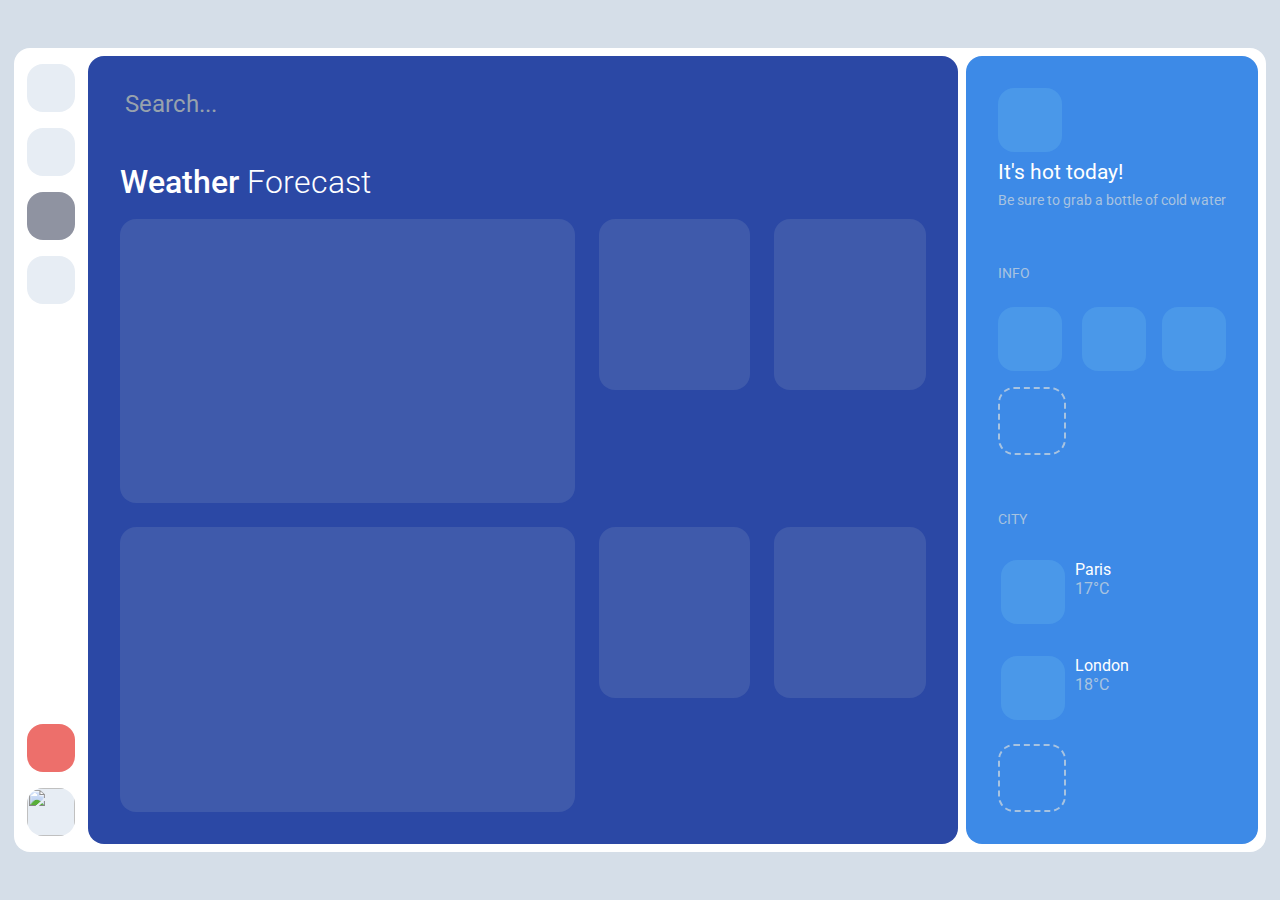
==== index.html @ ccb256de "Changed HTML and CSS" ====
<!DOCTYPE html>
<html lang="en">
    <head>
        <meta charset="UTF-8" />
        <meta http-equiv="X-UA-Compatible" content="IE=edge" />
        <meta name="viewport" content="width=device-width, initial-scale=1.0" />
        <title>Weather App</title>
        <link href="./style.css" rel="stylesheet" />
        <link rel="preconnect" href="https://fonts.googleapis.com" />
        <link rel="preconnect" href="https://fonts.gstatic.com" crossorigin />
        <link
            href="https://fonts.googleapis.com/css2?family=Roboto:wght@100;300;400;500;700&display=swap"
            rel="stylesheet"
        />
        <link rel="icon" type="image/x-icon" href="/images/favicon.png" />
    </head>
    <body>
        <div class="main_container">
            <div class="container">
                <!-- Navigation -->
                <div class="nav">
                    <div class="tools">
                        <div class="tool_account_button">
                            <i class="fas fa-wind icon-medium"></i>
                        </div>
                        <div class="tool_account_button">
                            <i class="fas fa-folder-open icon-medium"></i>
                        </div>
                        <div class="tool_account_button current_button">
                            <i class="fas fa-cloud icon-medium"></i>
                        </div>
                        <div class="tool_account_button">
                            <i class="fas fa-archive"></i>
                        </div>
                    </div>
                    <div class="account">
                        <div
                            class="
                                tool_account_button
                                notification_error_button
                            "
                        >
                            <i class="fas fa-bell icon-medium"></i>
                        </div>
                        <div class="tool_account_button">
                            <img
                                class="user_icon"
                                src="https://picsum.photos/200/300?random=1"
                            />
                        </div>
                    </div>
                </div>

                <!-- Main Area -->
                <div class="main-area">
                    <div id="main-area_row1">
                        <label
                            ><i class="fas fa-search icon-medium"></i>
                            <input
                                type="text"
                                name="search"
                                id="search_bar"
                                placeholder="Search..."
                        /></label>
                    </div>
                    <div class="title_setting" id="main-area_row2">
                        <div class="title">
                            <div class="title1">Weather</div>
                            <div class="title2">Forecast</div>
                        </div>
                        <div class="setting_button">
                            <i class="fas fa-cog icon-large"></i>
                        </div>
                    </div>
                    <div class="main-area_charts" id="main-area_row3">
                        <div class="chart_large"></div>
                        <div class="chart_small"></div>
                        <div class="chart_small"></div>
                        <div class="chart_large"></div>
                        <div class="chart_small"></div>
                        <div class="chart_small"></div>
                    </div>
                </div>
                <!-- Side Area -->
                <div class="side_area">
                    <div class="side_container">
                        <div class="quote_area">
                            <div class="side-area_icon-container">
                                <i class="fas fa-sun icon-large"> </i>
                            </div>
                            <div class="heading-s margin-sm">
                                It's hot today!
                            </div>
                            <div class="heading-xs color-sv margin-sm">
                                Be sure to grab a bottle of cold water
                            </div>
                        </div>
                        <div class="info_area side-area_info_icons-layout">
                            <div
                                class="
                                    side-area_heading-span
                                    heading-xs
                                    color-sv
                                "
                            >
                                INFO
                            </div>
                            <div class="side-area_icon-container">
                                <i class="fas fa-wind icon-medium"></i>
                            </div>
                            <div class="side-area_icon-container">
                                <i class="fas fa-tint icon-medium"></i>
                            </div>
                            <div class="side-area_icon-container">
                                <i
                                    class="fas fa-thermometer-half icon-medium"
                                ></i>
                            </div>
                            <div
                                class="
                                    side-area_icon-container
                                    dashed-border
                                    no-background
                                "
                            >
                                <i class="fas fa-plus icon-medium"></i>
                            </div>
                        </div>
                        <div class="info_area side-area_city_icons-layout">
                            <div class="heading-xs color-sv">CITY</div>
                            <div class="flex-row side-area_city-box">
                                <div class="side-area_icon-container">
                                    <i
                                        class="
                                            fas
                                            fa-cloud-showers-heavy
                                            icon-medium
                                        "
                                    ></i>
                                </div>
                                <div class="city_details">
                                    <div class="city_name">Paris</div>
                                    <div class="city_temp color-sv">17°C</div>
                                </div>
                            </div>
                            <div class="flex-row side-area_city-box">
                                <div class="side-area_icon-container">
                                    <i class="fas fa-umbrella icon-medium"></i>
                                </div>
                                <div class="city_details">
                                    <div class="city_name">London</div>
                                    <div class="city_temp color-sv">18°C</div>
                                </div>
                            </div>
                            <div
                                class="
                                    side-area_icon-container
                                    dashed-border
                                    no-background
                                "
                            >
                                <i class="fas fa-plus icon-medium"></i>
                            </div>
                        </div>
                    </div>
                </div>
            </div>
        </div>

        <script
            src="https://kit.fontawesome.com/c59d0bc2de.js"
            crossorigin="anonymous"
        ></script>
    </body>
</html>
---- style.css ----
:root {
    --primary: #2b48a5;
    --primary-varient: #3f5aab;
    --secondary: #3d8ae7;
    --secondary-varient: #4a98e9;
    --background: #d5dee8;
    --background-varient: #e7edf4;
    --surface: #ffffff;
    --notification_error: #ed6f6b;

    --on-primary: #fff;
    --on-primary-varient: #97a2ad;
    --on-secondary: #fff;
    --on-secondary-varient: #a8c3e0;
    --on-notification_error: #fff;
    --on-background: #8f93a1;
    --on-surface: #fff;

    --heading-xs: 0.9rem;
    --heading-s: 1.3rem;
}

* {
    margin: 0;
    padding: 0;
    box-sizing: border-box;
    border-radius: 1em;
    font-family: "Roboto", sans-serif;
}

.fas {
    cursor: pointer;
}

.icon-medium {
    font-size: 1.2rem;
}
.icon-large {
    font-size: 2.1rem;
}

.main_container {
    min-height: 100vh;
    padding: 0.5rem 0.5rem;
    display: flex;
    align-items: center;
    justify-content: center;
    background-color: var(--background);
    border-radius: 0;
}

.container {
    width: 99%;
    background-color: var(--surface);
    padding: 0.5rem 0.5rem;
    display: grid;
    grid-template-columns: 1fr 15fr 5fr;
    column-gap: 0.5rem;
}

.nav {
    display: flex;
    flex-direction: column;
    justify-content: space-between;
}

.main-area {
    background-color: var(--primary);
    padding: 2rem;
    display: grid;
    grid-template-rows: 1.5fr 1fr 15fr;
    row-gap: 1rem;
    column-gap: 1rem;
}

.tools,
.account {
    display: flex;
    flex-direction: column;
    align-items: center;
}

.tool_account_button {
    width: 3rem;
    height: 3rem;
    margin: 0.5rem 0;
    display: flex;
    align-items: center;
    justify-content: center;
    background-color: var(--background-varient);
    color: var(--on-background);
}

.notification_error_button {
    background-color: var(--notification_error);
    color: var(--on-notification_error);
}

#main-area_row1,
#main-area_row2 {
}

#main-area_row3 {
    display: grid;
    grid-template-columns: 3fr 1fr 1fr;
    grid-template-rows: 1fr 1fr;
    column-gap: 1.5rem;
    row-gap: 1.5rem;
}

.current_button {
    background-color: var(--on-background);
    color: var(--surface);
}

.user_icon {
    width: 100%;
    height: 100%;
}

.title_setting {
    display: flex;
    flex-direction: row;
    justify-content: space-between;
}

#main-area_row1 {
    color: var(--on-primary-varient);
}

#search_bar {
    margin-left: 5px;
    width: 90%;
    height: 2rem;
    border-radius: 0;
    background: transparent;
    color: var(--on-primary-varient);
    border: none;
    font-size: 1.5rem;
    border-bottom: 0px;
}

#search_bar:focus {
    border-bottom: 2px solid var(--on-primary-varient);
    outline: none;
    transition: 2s ease-in;
}

#search_bar::placeholder {
    color: var(--on-primary-varient);
}

.title {
    color: var(--on-primary);
    font-size: 2rem;
    display: flex;
    flex-direction: row;
}

.title1 {
    font-weight: 500;
    margin-right: 0.5rem;
}

.title2 {
    font-weight: 300;
}

.setting_button {
    color: var(--on-primary);
}

.chart_large {
    background-color: var(--primary-varient);
}
.chart_small {
    background-color: var(--primary-varient);
    height: 60%;
}

.side_area {
    background-color: var(--secondary);
    color: var(--on-secondary);
    padding: 2rem;
}

.side_container {
    max-width: 250px;

    display: grid;
    grid-template-rows: auto;
    row-gap: 3.5rem;
}

.quote_area {
}

.side-area_info_icons-layout {
    display: grid;
    grid-template-columns: 1fr 1fr 1fr;
    grid-template-rows: 1.6rem auto;
    column-gap: 1rem;
    row-gap: 1rem;
}

.info_area {
}

.side-area_heading-span {
    grid-column: 1 / 4;
}

.side-area_icon-container {
    width: 3rem;
    height: 3rem;
    padding: 2em;
    /* margin: 0.5rem 0; */
    display: flex;
    align-items: center;
    justify-content: center;
    background-color: var(--secondary-varient);
    color: var(--on-secondary);
}

.side-area_city_icons-layout {
    display: grid;
    grid-template-rows: 1.6rem auto;
    row-gap: 1rem;
}

.side-area_city-box {
    padding: 0.5rem 0.2rem;
}

.city_details {
    margin-left: 10px;
}

.flex-row {
    display: flex;
    flex-direction: row;
}

.heading-xs {
    font-size: var(--heading-xs);
}

.heading-s {
    font-size: var(--heading-s);
}

.color-sv {
    color: var(--on-secondary-varient);
}

.margin-sm {
    margin-top: 0.5rem;
}

.dashed-border {
    border: 2px dashed var(--on-secondary-varient);
}

.no-background {
    background: none;
}
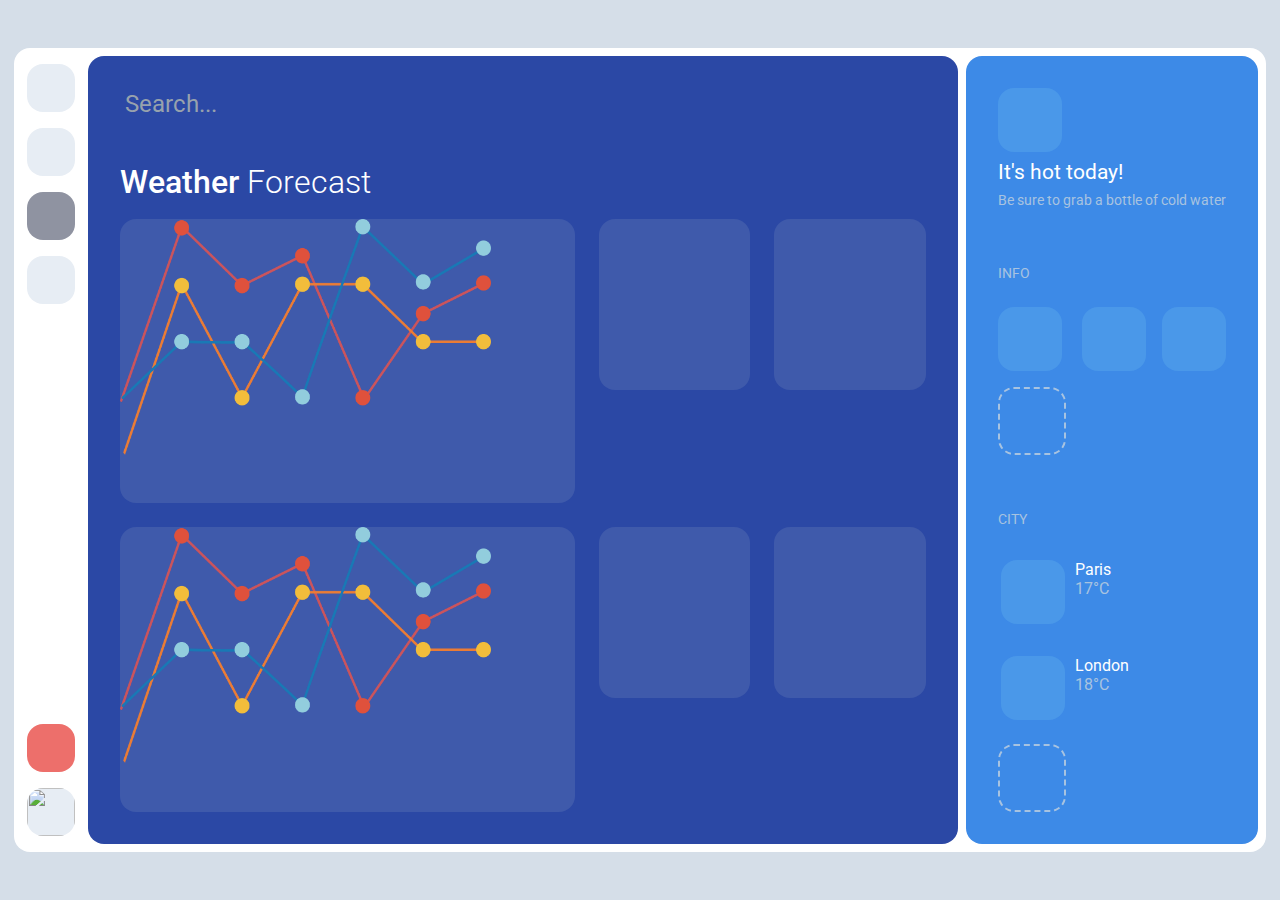
==== commit 8ea49b5e: "added temp graphs" ====
--- a/index.html
+++ b/index.html
@@ -12,7 +12,11 @@
             href="https://fonts.googleapis.com/css2?family=Roboto:wght@100;300;400;500;700&display=swap"
             rel="stylesheet"
         />
-        <link rel="icon" type="image/x-icon" href="/images/favicon.png" />
+        <link
+            rel="icon"
+            type="image/x-icon"
+            href="https://www.transparentpng.com/thumb/weather-report/iphone-weather-icon-png-30.png"
+        />
     </head>
     <body>
         <div class="main_container">
@@ -73,10 +77,22 @@
                         </div>
                     </div>
                     <div class="main-area_charts" id="main-area_row3">
-                        <div class="chart_large"></div>
+                        <div class="chart_large">
+                            <img
+                                src="/images/graph.png"
+                                class="chart_image--temp"
+                                alt=""
+                            />
+                        </div>
                         <div class="chart_small"></div>
                         <div class="chart_small"></div>
-                        <div class="chart_large"></div>
+                        <div class="chart_large">
+                            <img
+                                src="/images/graph.png"
+                                class="chart_image--temp"
+                                alt=""
+                            />
+                        </div>
                         <div class="chart_small"></div>
                         <div class="chart_small"></div>
                     </div>
--- a/style.css
+++ b/style.css
@@ -173,6 +173,11 @@
 .chart_large {
     background-color: var(--primary-varient);
 }
+
+.chart_image--temp {
+    height: 15rem;
+}
+
 .chart_small {
     background-color: var(--primary-varient);
     height: 60%;
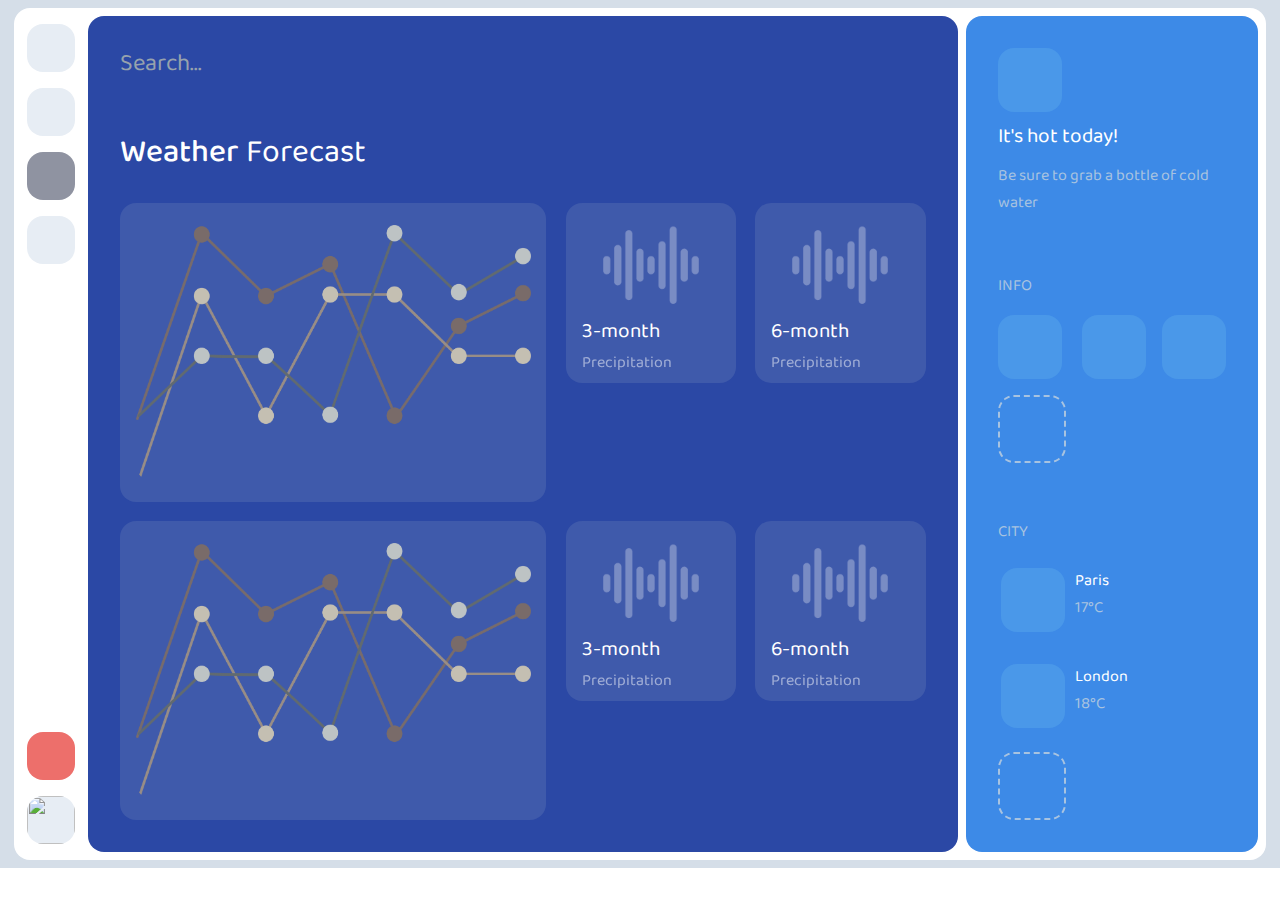
==== commit c267956b: "made UI clean" ====
--- a/index.html
+++ b/index.html
@@ -13,6 +13,10 @@
             rel="stylesheet"
         />
         <link
+            href="https://fonts.googleapis.com/css2?family=Baloo+Bhaijaan+2:wght@400;500;600&family=Roboto:wght@100;300;400;500;700&display=swap"
+            rel="stylesheet"
+        />
+        <link
             rel="icon"
             type="image/x-icon"
             href="https://www.transparentpng.com/thumb/weather-report/iphone-weather-icon-png-30.png"
@@ -25,7 +29,7 @@
                 <div class="nav">
                     <div class="tools">
                         <div class="tool_account_button">
-                            <i class="fas fa-wind icon-medium"></i>
+                            <i class="fas fa-stream icon-medium"></i>
                         </div>
                         <div class="tool_account_button">
                             <i class="fas fa-folder-open icon-medium"></i>
@@ -60,12 +64,14 @@
                     <div id="main-area_row1">
                         <label
                             ><i class="fas fa-search icon-medium"></i>
-                            <input
-                                type="text"
-                                name="search"
-                                id="search_bar"
-                                placeholder="Search..."
-                        /></label>
+                            <div class="search_bar_container">
+                                <input
+                                    type="text"
+                                    name="search"
+                                    class="search_bar"
+                                    placeholder="Search..."
+                                /></div
+                        ></label>
                     </div>
                     <div class="title_setting" id="main-area_row2">
                         <div class="title">
@@ -77,24 +83,66 @@
                         </div>
                     </div>
                     <div class="main-area_charts" id="main-area_row3">
-                        <div class="chart_large">
+                        <div class="flex-row center chart_large">
                             <img
                                 src="/images/graph.png"
-                                class="chart_image--temp"
-                                alt=""
-                            />
-                        </div>
-                        <div class="chart_small"></div>
-                        <div class="chart_small"></div>
-                        <div class="chart_large">
+                                class="chart_image--large--temp"
+                                alt=""
+                            />
+                        </div>
+                        <div class="flex-col chart_small">
+                            <img
+                                src="/images/waveform.png"
+                                class="self-center chart_image--small--temp"
+                                alt=""
+                            />
+
+                            <div class="heading-s">3-month</div>
+                            <div class="heading-xs opacity-50">
+                                Precipitation
+                            </div>
+                        </div>
+                        <div class="flex-col chart_small">
+                            <img
+                                src="/images/waveform.png"
+                                class="self-center chart_image--small--temp"
+                                alt=""
+                            />
+                            <div class="heading-s">6-month</div>
+                            <div class="heading-xs opacity-50">
+                                Precipitation
+                            </div>
+                        </div>
+                        <div class="flex-row center chart_large">
                             <img
                                 src="/images/graph.png"
-                                class="chart_image--temp"
-                                alt=""
-                            />
-                        </div>
-                        <div class="chart_small"></div>
-                        <div class="chart_small"></div>
+                                class="chart_image--large--temp"
+                                alt=""
+                            />
+                        </div>
+                        <div class="flex-col chart_small">
+                            <img
+                                src="/images/waveform.png"
+                                class="self-center chart_image--small--temp"
+                                alt=""
+                            />
+
+                            <div class="heading-s">3-month</div>
+                            <div class="heading-xs opacity-50">
+                                Precipitation
+                            </div>
+                        </div>
+                        <div class="flex-col chart_small">
+                            <img
+                                src="/images/waveform.png"
+                                class="self-center chart_image--small--temp"
+                                alt=""
+                            />
+                            <div class="heading-s">6-month</div>
+                            <div class="heading-xs opacity-50">
+                                Precipitation
+                            </div>
+                        </div>
                     </div>
                 </div>
                 <!-- Side Area -->
--- a/style.css
+++ b/style.css
@@ -16,8 +16,9 @@
     --on-background: #8f93a1;
     --on-surface: #fff;
 
-    --heading-xs: 0.9rem;
+    --heading-xs: 1rem;
     --heading-s: 1.3rem;
+    --heading-l: 2rem;
 }
 
 * {
@@ -25,7 +26,7 @@
     padding: 0;
     box-sizing: border-box;
     border-radius: 1em;
-    font-family: "Roboto", sans-serif;
+    font-family: "Baloo Bhaijaan 2", cursive;
 }
 
 .fas {
@@ -40,7 +41,7 @@
 }
 
 .main_container {
-    min-height: 100vh;
+    max-height: 100vh;
     padding: 0.5rem 0.5rem;
     display: flex;
     align-items: center;
@@ -64,15 +65,6 @@
     justify-content: space-between;
 }
 
-.main-area {
-    background-color: var(--primary);
-    padding: 2rem;
-    display: grid;
-    grid-template-rows: 1.5fr 1fr 15fr;
-    row-gap: 1rem;
-    column-gap: 1rem;
-}
-
 .tools,
 .account {
     display: flex;
@@ -96,16 +88,22 @@
     color: var(--on-notification_error);
 }
 
-#main-area_row1,
-#main-area_row2 {
+.main-area {
+    background-color: var(--primary);
+    padding: 2rem;
+    display: grid;
+    grid-template-rows: 1.2fr 1.2fr 12fr;
+    row-gap: 1rem;
+    column-gap: 1rem;
 }
 
 #main-area_row3 {
     display: grid;
-    grid-template-columns: 3fr 1fr 1fr;
+    color: var(--on-primary);
+    grid-template-columns: 2.5fr 1fr 1fr;
     grid-template-rows: 1fr 1fr;
-    column-gap: 1.5rem;
-    row-gap: 1.5rem;
+    column-gap: 1.2rem;
+    row-gap: 1.2rem;
 }
 
 .current_button {
@@ -128,31 +126,50 @@
     color: var(--on-primary-varient);
 }
 
-#search_bar {
-    margin-left: 5px;
+.search_bar_container {
     width: 90%;
+    display: inline-block;
+    position: relative;
+}
+.search_bar_container::before {
+    content: "";
+    position: absolute;
+    left: 0;
+    right: 0;
+    bottom: 0;
+    height: 2px;
+    background-color: var(--on-primary-varient);
+
+    transform: scaleX(0);
+    transition: transform 300ms ease-in-out;
+}
+
+.search_bar_container:hover::before,
+.search_bar_container:focus::before {
+    transform: scaleX(100%);
+}
+
+.search_bar {
+    background: transparent;
+    color: var(--on-primary-varient);
+    font-size: 1.5rem;
+    width: 100%;
     height: 2rem;
     border-radius: 0;
-    background: transparent;
-    color: var(--on-primary-varient);
     border: none;
-    font-size: 1.5rem;
-    border-bottom: 0px;
-}
-
-#search_bar:focus {
+    outline: none;
+}
+.search_bar:focus {
     border-bottom: 2px solid var(--on-primary-varient);
-    outline: none;
-    transition: 2s ease-in;
-}
-
-#search_bar::placeholder {
+}
+
+.search_bar::placeholder {
     color: var(--on-primary-varient);
 }
 
 .title {
     color: var(--on-primary);
-    font-size: 2rem;
+    font-size: var(--heading-l);
     display: flex;
     flex-direction: row;
 }
@@ -172,15 +189,24 @@
 
 .chart_large {
     background-color: var(--primary-varient);
-}
-
-.chart_image--temp {
-    height: 15rem;
+    padding: 0.5rem;
 }
 
 .chart_small {
     background-color: var(--primary-varient);
     height: 60%;
+    padding: 1rem;
+}
+
+.chart_image--large--temp {
+    filter: saturate(0.1) opacity(10);
+    height: 16rem;
+}
+
+.chart_image--small--temp {
+    filter: invert() opacity(30%);
+    height: 6rem;
+    width: 6rem;
 }
 
 .side_area {
@@ -246,6 +272,11 @@
     flex-direction: row;
 }
 
+.flex-col {
+    display: flex;
+    flex-direction: column;
+}
+
 .heading-xs {
     font-size: var(--heading-xs);
 }
@@ -269,3 +300,18 @@
 .no-background {
     background: none;
 }
+
+.center {
+    display: flex;
+    justify-content: center;
+    align-items: center;
+}
+
+.self-center {
+    display: flex;
+    align-self: center;
+}
+
+.opacity-50 {
+    opacity: 50%;
+}
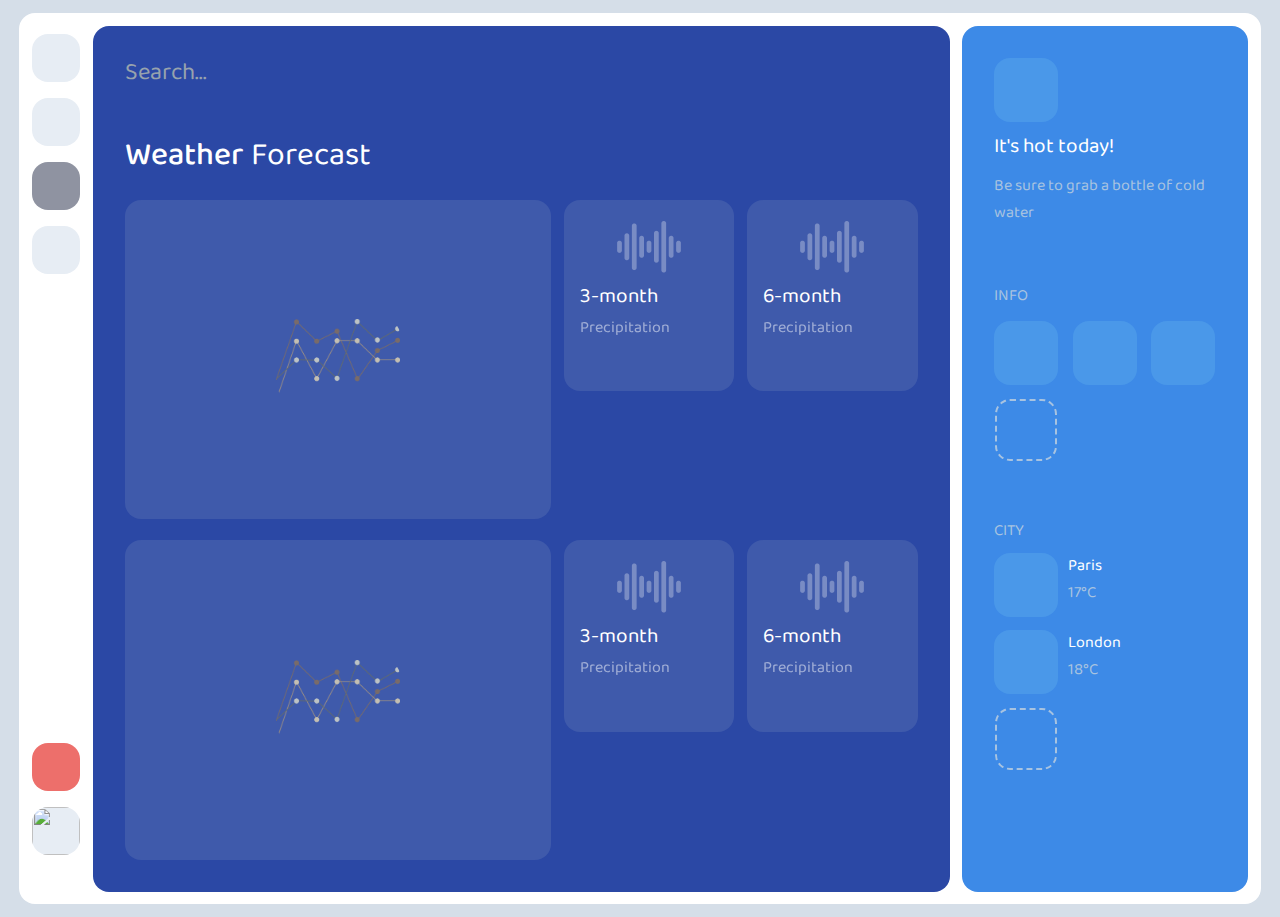
==== commit 252abaa7: "Made much Responsive in small screen-- shifted nav bar to bottom" ====
--- a/index.html
+++ b/index.html
@@ -26,204 +26,218 @@
         <div class="main_container">
             <div class="container">
                 <!-- Navigation -->
-                <div class="nav">
-                    <div class="tools">
-                        <div class="tool_account_button">
-                            <i class="fas fa-stream icon-medium"></i>
-                        </div>
-                        <div class="tool_account_button">
-                            <i class="fas fa-folder-open icon-medium"></i>
-                        </div>
-                        <div class="tool_account_button current_button">
-                            <i class="fas fa-cloud icon-medium"></i>
-                        </div>
-                        <div class="tool_account_button">
-                            <i class="fas fa-archive"></i>
-                        </div>
-                    </div>
-                    <div class="account">
-                        <div
-                            class="
-                                tool_account_button
-                                notification_error_button
-                            "
-                        >
-                            <i class="fas fa-bell icon-medium"></i>
-                        </div>
-                        <div class="tool_account_button">
-                            <img
-                                class="user_icon"
-                                src="https://picsum.photos/200/300?random=1"
-                            />
+                <div class="nav__wrapper">
+                    <div class="nav">
+                        <div class="tools">
+                            <div class="tool_account_button">
+                                <i class="fas fa-stream icon-medium"></i>
+                            </div>
+                            <div class="tool_account_button">
+                                <i class="fas fa-folder-open icon-medium"></i>
+                            </div>
+                            <div class="tool_account_button current_button">
+                                <i class="fas fa-cloud icon-medium"></i>
+                            </div>
+                            <div class="tool_account_button">
+                                <i class="fas fa-archive icon-medium"></i>
+                            </div>
+                        </div>
+                        <div class="account">
+                            <div
+                                class="
+                                    tool_account_button
+                                    notification_error_button
+                                "
+                            >
+                                <i class="fas fa-bell icon-medium"></i>
+                            </div>
+                            <div class="tool_account_button">
+                                <img
+                                    class="user_icon"
+                                    src="https://picsum.photos/200/300?random=1"
+                                />
+                            </div>
                         </div>
                     </div>
                 </div>
 
                 <!-- Main Area -->
-                <div class="main-area">
-                    <div id="main-area_row1">
-                        <label
-                            ><i class="fas fa-search icon-medium"></i>
-                            <div class="search_bar_container">
-                                <input
-                                    type="text"
-                                    name="search"
-                                    class="search_bar"
-                                    placeholder="Search..."
-                                /></div
-                        ></label>
+                <div class="grid__container">
+                    <div class="main-area">
+                        <div id="main-area_row1">
+                            <label
+                                ><i class="fas fa-search icon-medium"></i>
+                                <div class="search_bar_container">
+                                    <input
+                                        type="text"
+                                        name="search"
+                                        class="search_bar"
+                                        placeholder="Search..."
+                                    /></div
+                            ></label>
+                        </div>
+                        <div class="title_setting" id="main-area_row2">
+                            <div class="title">
+                                <div class="title1">Weather</div>
+                                <div class="title2">Forecast</div>
+                            </div>
+                            <div class="setting_button">
+                                <i class="fas fa-cog icon-large"></i>
+                            </div>
+                        </div>
+                        <div class="main-area_charts" id="main-area_row3">
+                            <div class="flex-row center chart_large">
+                                <img
+                                    src="./images/graph.png"
+                                    class="chart_image--large--temp"
+                                    alt=""
+                                />
+                            </div>
+                            <div class="flex-col chart_small">
+                                <img
+                                    src="./images/waveform.png"
+                                    class="self-center chart_image--small--temp"
+                                    alt=""
+                                />
+
+                                <div class="heading-s">3-month</div>
+                                <div class="heading-xs opacity-50">
+                                    Precipitation
+                                </div>
+                            </div>
+                            <div class="flex-col chart_small">
+                                <img
+                                    src="./images/waveform.png"
+                                    class="self-center chart_image--small--temp"
+                                    alt=""
+                                />
+                                <div class="heading-s">6-month</div>
+                                <div class="heading-xs opacity-50">
+                                    Precipitation
+                                </div>
+                            </div>
+                            <div class="flex-row center chart_large">
+                                <img
+                                    src="./images/graph.png"
+                                    class="chart_image--large--temp"
+                                    alt=""
+                                />
+                            </div>
+                            <div class="flex-col chart_small">
+                                <img
+                                    src="./images/waveform.png"
+                                    class="self-center chart_image--small--temp"
+                                    alt=""
+                                />
+
+                                <div class="heading-s">3-month</div>
+                                <div class="heading-xs opacity-50">
+                                    Precipitation
+                                </div>
+                            </div>
+                            <div class="flex-col chart_small">
+                                <img
+                                    src="./images/waveform.png"
+                                    class="self-center chart_image--small--temp"
+                                    alt=""
+                                />
+                                <div class="heading-s">6-month</div>
+                                <div class="heading-xs opacity-50">
+                                    Precipitation
+                                </div>
+                            </div>
+                        </div>
                     </div>
-                    <div class="title_setting" id="main-area_row2">
-                        <div class="title">
-                            <div class="title1">Weather</div>
-                            <div class="title2">Forecast</div>
-                        </div>
-                        <div class="setting_button">
-                            <i class="fas fa-cog icon-large"></i>
-                        </div>
-                    </div>
-                    <div class="main-area_charts" id="main-area_row3">
-                        <div class="flex-row center chart_large">
-                            <img
-                                src="/images/graph.png"
-                                class="chart_image--large--temp"
-                                alt=""
-                            />
-                        </div>
-                        <div class="flex-col chart_small">
-                            <img
-                                src="/images/waveform.png"
-                                class="self-center chart_image--small--temp"
-                                alt=""
-                            />
-
-                            <div class="heading-s">3-month</div>
-                            <div class="heading-xs opacity-50">
-                                Precipitation
-                            </div>
-                        </div>
-                        <div class="flex-col chart_small">
-                            <img
-                                src="/images/waveform.png"
-                                class="self-center chart_image--small--temp"
-                                alt=""
-                            />
-                            <div class="heading-s">6-month</div>
-                            <div class="heading-xs opacity-50">
-                                Precipitation
-                            </div>
-                        </div>
-                        <div class="flex-row center chart_large">
-                            <img
-                                src="/images/graph.png"
-                                class="chart_image--large--temp"
-                                alt=""
-                            />
-                        </div>
-                        <div class="flex-col chart_small">
-                            <img
-                                src="/images/waveform.png"
-                                class="self-center chart_image--small--temp"
-                                alt=""
-                            />
-
-                            <div class="heading-s">3-month</div>
-                            <div class="heading-xs opacity-50">
-                                Precipitation
-                            </div>
-                        </div>
-                        <div class="flex-col chart_small">
-                            <img
-                                src="/images/waveform.png"
-                                class="self-center chart_image--small--temp"
-                                alt=""
-                            />
-                            <div class="heading-s">6-month</div>
-                            <div class="heading-xs opacity-50">
-                                Precipitation
-                            </div>
-                        </div>
-                    </div>
-                </div>
-                <!-- Side Area -->
-                <div class="side_area">
-                    <div class="side_container">
-                        <div class="quote_area">
-                            <div class="side-area_icon-container">
-                                <i class="fas fa-sun icon-large"> </i>
-                            </div>
-                            <div class="heading-s margin-sm">
-                                It's hot today!
-                            </div>
-                            <div class="heading-xs color-sv margin-sm">
-                                Be sure to grab a bottle of cold water
-                            </div>
-                        </div>
-                        <div class="info_area side-area_info_icons-layout">
-                            <div
-                                class="
-                                    side-area_heading-span
-                                    heading-xs
-                                    color-sv
-                                "
-                            >
-                                INFO
-                            </div>
-                            <div class="side-area_icon-container">
-                                <i class="fas fa-wind icon-medium"></i>
-                            </div>
-                            <div class="side-area_icon-container">
-                                <i class="fas fa-tint icon-medium"></i>
-                            </div>
-                            <div class="side-area_icon-container">
-                                <i
-                                    class="fas fa-thermometer-half icon-medium"
-                                ></i>
-                            </div>
-                            <div
-                                class="
-                                    side-area_icon-container
-                                    dashed-border
-                                    no-background
-                                "
-                            >
-                                <i class="fas fa-plus icon-medium"></i>
-                            </div>
-                        </div>
-                        <div class="info_area side-area_city_icons-layout">
-                            <div class="heading-xs color-sv">CITY</div>
-                            <div class="flex-row side-area_city-box">
+                    <!-- Side Area -->
+                    <div class="side_area">
+                        <div class="side_container">
+                            <div class="quote_area">
+                                <div class="side-area_icon-container">
+                                    <i class="fas fa-sun icon-large"> </i>
+                                </div>
+                                <div class="heading-s margin-sm">
+                                    It's hot today!
+                                </div>
+                                <div class="heading-xs color-sv margin-sm">
+                                    Be sure to grab a bottle of cold water
+                                </div>
+                            </div>
+                            <div class="info_area side-area_info_icons-layout">
+                                <div
+                                    class="
+                                        side-area_heading-span
+                                        heading-xs
+                                        color-sv
+                                    "
+                                >
+                                    INFO
+                                </div>
+                                <div class="side-area_icon-container">
+                                    <i class="fas fa-wind icon-medium"></i>
+                                </div>
+                                <div class="side-area_icon-container">
+                                    <i class="fas fa-tint icon-medium"></i>
+                                </div>
                                 <div class="side-area_icon-container">
                                     <i
                                         class="
                                             fas
-                                            fa-cloud-showers-heavy
+                                            fa-thermometer-half
                                             icon-medium
                                         "
                                     ></i>
                                 </div>
-                                <div class="city_details">
-                                    <div class="city_name">Paris</div>
-                                    <div class="city_temp color-sv">17°C</div>
-                                </div>
-                            </div>
-                            <div class="flex-row side-area_city-box">
-                                <div class="side-area_icon-container">
-                                    <i class="fas fa-umbrella icon-medium"></i>
-                                </div>
-                                <div class="city_details">
-                                    <div class="city_name">London</div>
-                                    <div class="city_temp color-sv">18°C</div>
-                                </div>
-                            </div>
-                            <div
-                                class="
-                                    side-area_icon-container
-                                    dashed-border
-                                    no-background
-                                "
-                            >
-                                <i class="fas fa-plus icon-medium"></i>
+                                <div
+                                    class="
+                                        side-area_icon-container
+                                        dashed-border
+                                        no-background
+                                    "
+                                >
+                                    <i class="fas fa-plus icon-medium"></i>
+                                </div>
+                            </div>
+                            <div class="info_area side-area_city_icons-layout">
+                                <div class="heading-xs color-sv">CITY</div>
+                                <div class="flex-row side-area_city-box">
+                                    <div class="side-area_icon-container">
+                                        <i
+                                            class="
+                                                fas
+                                                fa-cloud-showers-heavy
+                                                icon-medium
+                                            "
+                                        ></i>
+                                    </div>
+                                    <div class="city_details">
+                                        <div class="city_name">Paris</div>
+                                        <div class="city_temp color-sv">
+                                            17°C
+                                        </div>
+                                    </div>
+                                </div>
+                                <div class="flex-row side-area_city-box">
+                                    <div class="side-area_icon-container">
+                                        <i
+                                            class="fas fa-umbrella icon-medium"
+                                        ></i>
+                                    </div>
+                                    <div class="city_details">
+                                        <div class="city_name">London</div>
+                                        <div class="city_temp color-sv">
+                                            18°C
+                                        </div>
+                                    </div>
+                                </div>
+                                <div
+                                    class="
+                                        side-area_icon-container
+                                        dashed-border
+                                        no-background
+                                    "
+                                >
+                                    <i class="fas fa-plus icon-medium"></i>
+                                </div>
                             </div>
                         </div>
                     </div>
@@ -235,5 +249,7 @@
             src="https://kit.fontawesome.com/c59d0bc2de.js"
             crossorigin="anonymous"
         ></script>
+
+        <script src="./js/screenResize.js"></script>
     </body>
 </html>
--- a/style.css
+++ b/style.css
@@ -19,13 +19,22 @@
     --heading-xs: 1rem;
     --heading-s: 1.3rem;
     --heading-l: 2rem;
+
+    --grid-gap--xs: 0.3rem;
+    --grid-gap--s: 0.8rem;
+    --grid-gap--l: 1.3rem;
+
+    --icon-large: 2.1rem;
+    --icon-medium: 1.2rem;
+
+    --border-radius: 1em;
 }
 
 * {
     margin: 0;
     padding: 0;
     box-sizing: border-box;
-    border-radius: 1em;
+    border-radius: var(--border-radius);
     font-family: "Baloo Bhaijaan 2", cursive;
 }
 
@@ -34,15 +43,15 @@
 }
 
 .icon-medium {
-    font-size: 1.2rem;
+    font-size: var(--icon-medium);
 }
 .icon-large {
-    font-size: 2.1rem;
+    font-size: var(--icon-large);
 }
 
 .main_container {
-    max-height: 100vh;
-    padding: 0.5rem 0.5rem;
+    min-height: 100vh;
+    padding: 0.8rem;
     display: flex;
     align-items: center;
     justify-content: center;
@@ -53,13 +62,25 @@
 .container {
     width: 99%;
     background-color: var(--surface);
-    padding: 0.5rem 0.5rem;
-    display: grid;
-    grid-template-columns: 1fr 15fr 5fr;
-    column-gap: 0.5rem;
+    padding: 0.8rem 0.8rem;
+    display: flex;
+    flex-direction: row;
+}
+
+.grid__container {
+    width: 100%;
+    display: grid;
+    grid-template-columns: 3fr 1fr;
+    gap: var(--grid-gap--s);
+}
+
+.nav__wrapper {
+    height: 93vh;
 }
 
 .nav {
+    height: 100%;
+    padding-right: var(--grid-gap--s);
     display: flex;
     flex-direction: column;
     justify-content: space-between;
@@ -83,6 +104,12 @@
     color: var(--on-background);
 }
 
+.tool_account_button:hover,
+.setting_button:hover,
+.notification_error_button:hover {
+    opacity: 90%;
+}
+
 .notification_error_button {
     background-color: var(--notification_error);
     color: var(--on-notification_error);
@@ -90,9 +117,10 @@
 
 .main-area {
     background-color: var(--primary);
+    height: 100%;
     padding: 2rem;
     display: grid;
-    grid-template-rows: 1.2fr 1.2fr 12fr;
+    grid-template-rows: 1fr 1fr 12fr;
     row-gap: 1rem;
     column-gap: 1rem;
 }
@@ -102,8 +130,8 @@
     color: var(--on-primary);
     grid-template-columns: 2.5fr 1fr 1fr;
     grid-template-rows: 1fr 1fr;
-    column-gap: 1.2rem;
-    row-gap: 1.2rem;
+    column-gap: var(--grid-gap--s);
+    row-gap: var(--grid-gap--l);
 }
 
 .current_button {
@@ -127,7 +155,7 @@
 }
 
 .search_bar_container {
-    width: 90%;
+    width: 60%;
     display: inline-block;
     position: relative;
 }
@@ -200,13 +228,13 @@
 
 .chart_image--large--temp {
     filter: saturate(0.1) opacity(10);
-    height: 16rem;
+    height: 5rem;
 }
 
 .chart_image--small--temp {
     filter: invert() opacity(30%);
-    height: 6rem;
-    width: 6rem;
+    height: 4rem;
+    width: 4rem;
 }
 
 .side_area {
@@ -230,8 +258,8 @@
     display: grid;
     grid-template-columns: 1fr 1fr 1fr;
     grid-template-rows: 1.6rem auto;
-    column-gap: 1rem;
-    row-gap: 1rem;
+    column-gap: var(--grid-gap--s);
+    row-gap: var(--grid-gap--s) !important;
 }
 
 .info_area {
@@ -255,12 +283,11 @@
 
 .side-area_city_icons-layout {
     display: grid;
-    grid-template-rows: 1.6rem auto;
-    row-gap: 1rem;
+    grid-template-rows: 1.4rem auto;
+    row-gap: var(--grid-gap--s);
 }
 
 .side-area_city-box {
-    padding: 0.5rem 0.2rem;
 }
 
 .city_details {
@@ -294,7 +321,8 @@
 }
 
 .dashed-border {
-    border: 2px dashed var(--on-secondary-varient);
+    outline: 2px dashed var(--on-secondary-varient);
+    outline-offset: -3px;
 }
 
 .no-background {
@@ -315,3 +343,128 @@
 .opacity-50 {
     opacity: 50%;
 }
+
+@media (max-width: 1045px) {
+    .grid__container {
+        grid-template-columns: 1fr;
+        grid-template-rows: 1fr auto;
+        gap: var(--grid-gap--s);
+    }
+
+    .nav__wrapper {
+        height: 97vh;
+    }
+    .side_area {
+        height: 100%;
+    }
+
+    .side_container {
+        max-width: 100%;
+        grid-template-rows: 1fr;
+        grid-template-columns: 1fr 1fr 1fr;
+        column-gap: var(--grid-gap--l);
+    }
+}
+
+@media (max-width: 750px) {
+    :root {
+        --icon-medium: 1rem;
+        --icon-large: 1.8rem;
+    }
+
+    .grid__container {
+        width: 100%;
+    }
+
+    #main-area_row3 {
+        width: 90%;
+        grid-template-columns: 1fr 1fr;
+        grid-template-rows: auto;
+        row-gap: var(--grid-gap--s);
+        column-gap: var(--grid-gap--s);
+    }
+
+    .chart_large {
+        grid-column: 1 / 3;
+    }
+
+    .chart_small {
+        height: 100%;
+    }
+}
+
+@media (max-width: 640px) {
+    .chart_large {
+        width: auto;
+    }
+    .chart_small {
+        width: auto;
+    }
+    .chart_image--large--temp {
+        /* height: 6em; */
+    }
+    .chart_image--small--temp {
+        /* height: 3em;
+        width: 3em; */
+    }
+
+    .side_container {
+        grid-template-rows: auto;
+        grid-template-columns: 1fr 1fr;
+        column-gap: var(--grid-gap--l);
+    }
+
+    .quote_area {
+        grid-column: 1 / 3;
+    }
+}
+
+@media (max-width: 540px) {
+    :root {
+        --heading-xs: 0.7rem;
+        --heading-s: 1rem;
+        --heading-l: 1.5rem;
+
+        --icon-large: 1.8rem;
+        --icon-medium: 0.9rem;
+    }
+
+    .side_container {
+        grid-template-rows: auto;
+        grid-template-columns: 1fr;
+
+        padding-bottom: var(--icon-medium);
+    }
+    .quote_area {
+        grid-column: auto;
+    }
+
+    .nav__wrapper {
+        position: fixed;
+        bottom: 0;
+        left: 0;
+        right: 0;
+
+        width: 100vw;
+        height: 4rem;
+
+        border-radius: var(--border-radius) var(--border-radius) 0 0;
+        background-color: var(--on-primary);
+
+        z-index: 100;
+    }
+
+    .nav {
+        width: 95%;
+        margin: auto;
+        flex-direction: row;
+        padding: var(--grid-gap--xs);
+        gap: var(--grid-gap--xs);
+    }
+
+    .tools,
+    .account {
+        flex-direction: row;
+        gap: var(--grid-gap--xs);
+    }
+}
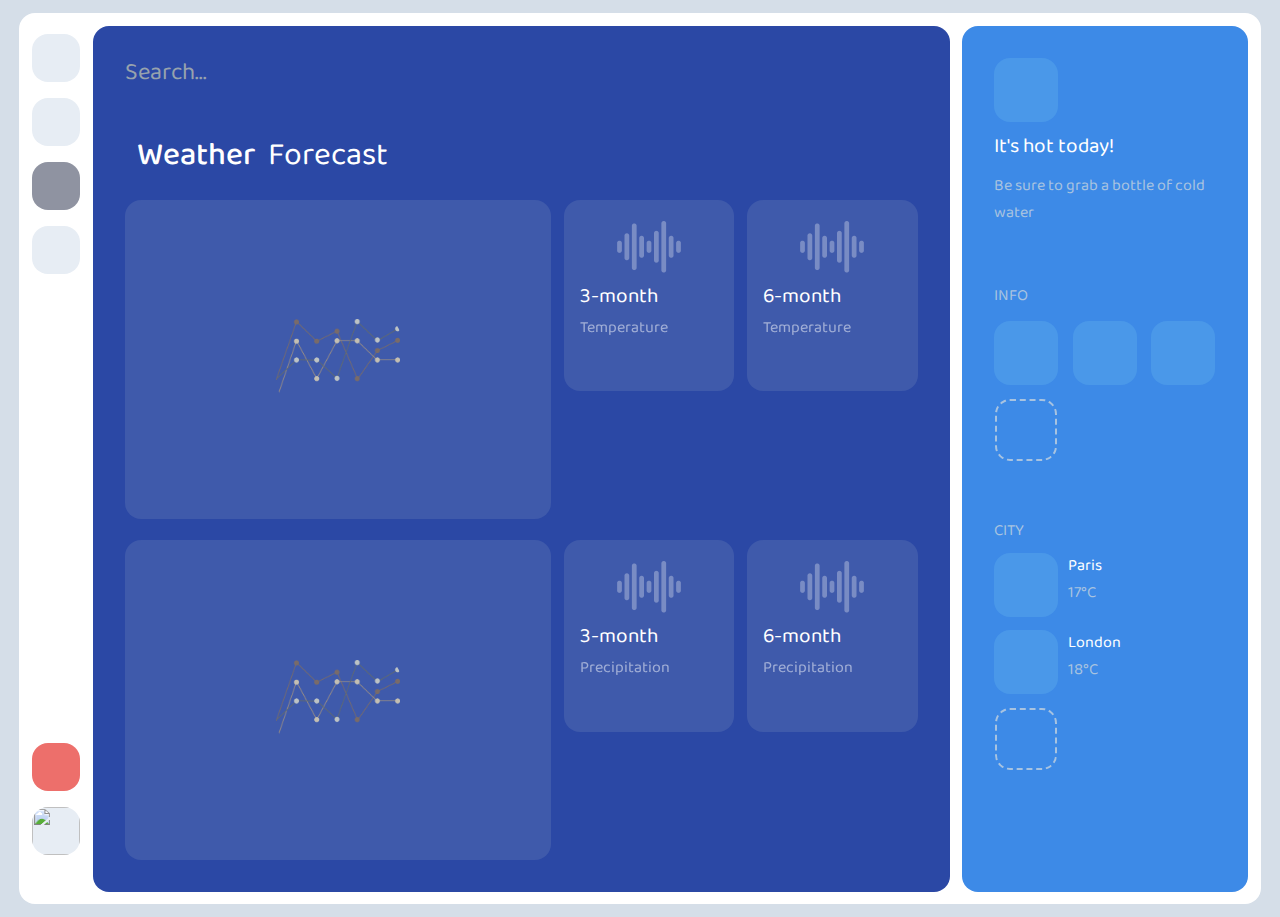
==== commit c906b447: "added search functanility" ====
--- a/index.html
+++ b/index.html
@@ -5,7 +5,7 @@
         <meta http-equiv="X-UA-Compatible" content="IE=edge" />
         <meta name="viewport" content="width=device-width, initial-scale=1.0" />
         <title>Weather App</title>
-        <link href="./style.css" rel="stylesheet" />
+        <link href="./css/master.css" rel="stylesheet" type="text/css" />
         <link rel="preconnect" href="https://fonts.googleapis.com" />
         <link rel="preconnect" href="https://fonts.gstatic.com" crossorigin />
         <link
@@ -21,6 +21,8 @@
             type="image/x-icon"
             href="https://www.transparentpng.com/thumb/weather-report/iphone-weather-icon-png-30.png"
         />
+
+        <script src="https://ajax.googleapis.com/ajax/libs/jquery/3.5.1/jquery.min.js"></script>
     </head>
     <body>
         <div class="main_container">
@@ -66,20 +68,32 @@
                     <div class="main-area">
                         <div id="main-area_row1">
                             <label
-                                ><i class="fas fa-search icon-medium"></i>
+                                ><i
+                                    id="search_button"
+                                    class="fas fa-search icon-medium"
+                                ></i>
                                 <div class="search_bar_container">
                                     <input
                                         type="text"
                                         name="search"
                                         class="search_bar"
+                                        id="search"
                                         placeholder="Search..."
                                     /></div
                             ></label>
                         </div>
                         <div class="title_setting" id="main-area_row2">
                             <div class="title">
-                                <div class="title1">Weather</div>
-                                <div class="title2">Forecast</div>
+                                <div class="app_title">
+                                    <div class="title1">Weather</div>
+                                    <div class="title2">Forecast</div>
+                                </div>
+                                <div class="city">
+                                    <i
+                                        class="fas fa-map-marker-alt margin-sm"
+                                    ></i>
+                                    <div id="city_name"></div>
+                                </div>
                             </div>
                             <div class="setting_button">
                                 <i class="fas fa-cog icon-large"></i>
@@ -93,27 +107,30 @@
                                     alt=""
                                 />
                             </div>
+                            <div
+                                class="flex-col chart_small"
+                                id="main_area_temp"
+                            >
+                                <img
+                                    src="./images/waveform.png"
+                                    class="self-center chart_image--small--temp"
+                                    alt=""
+                                />
+
+                                <div class="heading-s">3-month</div>
+                                <div class="heading-xs opacity-50">
+                                    Temperature
+                                </div>
+                            </div>
                             <div class="flex-col chart_small">
                                 <img
                                     src="./images/waveform.png"
                                     class="self-center chart_image--small--temp"
                                     alt=""
                                 />
-
-                                <div class="heading-s">3-month</div>
-                                <div class="heading-xs opacity-50">
-                                    Precipitation
-                                </div>
-                            </div>
-                            <div class="flex-col chart_small">
-                                <img
-                                    src="./images/waveform.png"
-                                    class="self-center chart_image--small--temp"
-                                    alt=""
-                                />
                                 <div class="heading-s">6-month</div>
                                 <div class="heading-xs opacity-50">
-                                    Precipitation
+                                    Temperature
                                 </div>
                             </div>
                             <div class="flex-row center chart_large">
@@ -153,12 +170,22 @@
                         <div class="side_container">
                             <div class="quote_area">
                                 <div class="side-area_icon-container">
-                                    <i class="fas fa-sun icon-large"> </i>
-                                </div>
-                                <div class="heading-s margin-sm">
+                                    <i
+                                        class="wi wi-night icon-large"
+                                        id="weather_icon"
+                                    ></i>
+                                </div>
+
+                                <div
+                                    class="heading-s margin-sm"
+                                    id="weather_desc"
+                                >
                                     It's hot today!
                                 </div>
-                                <div class="heading-xs color-sv margin-sm">
+                                <div
+                                    class="heading-xs color-sv margin-sm"
+                                    id="weather_msg"
+                                >
                                     Be sure to grab a bottle of cold water
                                 </div>
                             </div>
@@ -251,5 +278,6 @@
         ></script>
 
         <script src="./js/screenResize.js"></script>
+        <script src="./js/citySearch.js"></script>
     </body>
 </html>
--- a/css/master.css
+++ b/css/master.css
@@ -0,0 +1,5 @@
+@import url("./weather-icons-wind.css");
+@import url("./weather-icons-wind.min.css");
+@import url("./weather-icons.css");
+@import url("./weather-icons-wind.min.css");
+@import url("./style.css");
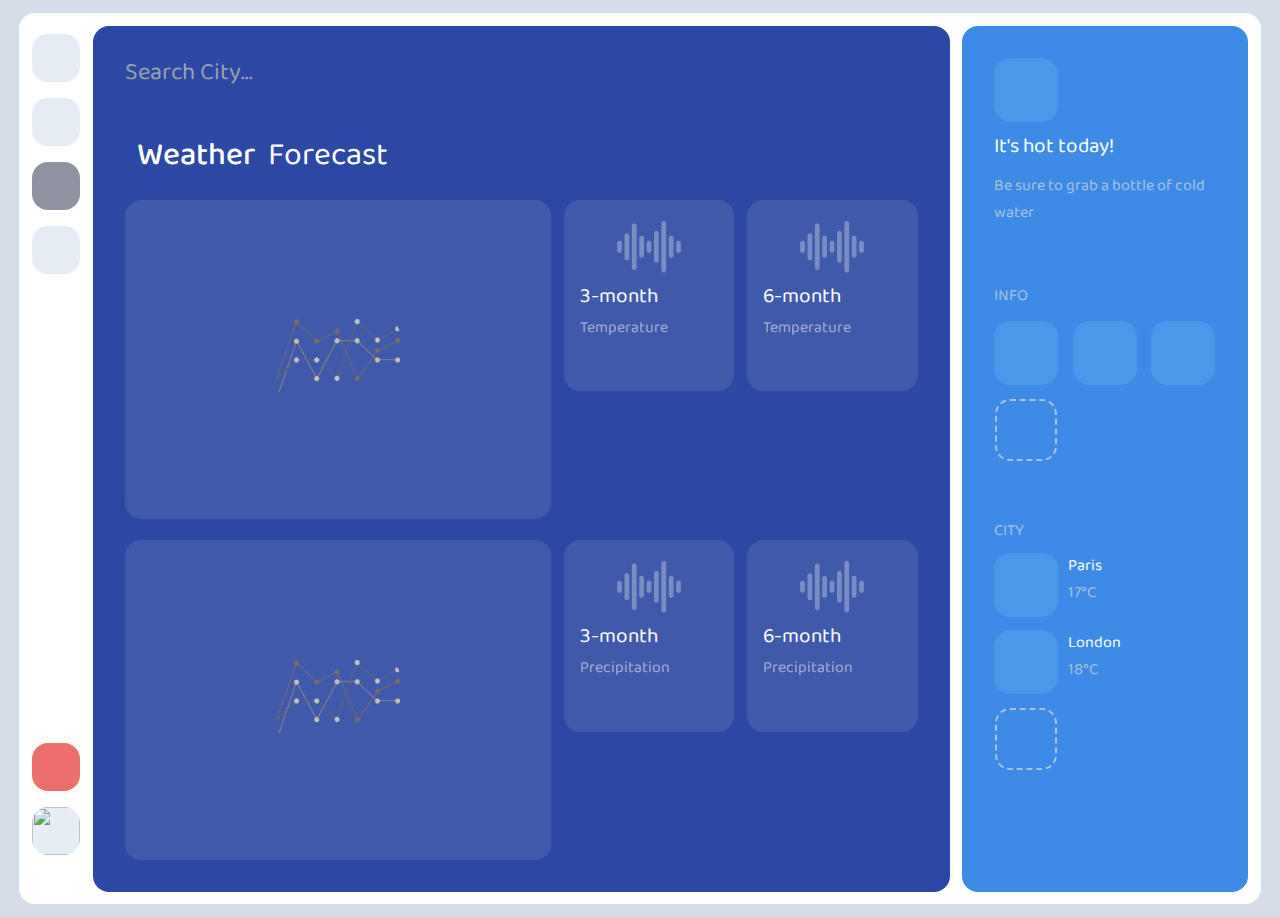
==== commit 665ba80e: "added search functanility" ====
--- a/index.html
+++ b/index.html
@@ -78,7 +78,7 @@
                                         name="search"
                                         class="search_bar"
                                         id="search"
-                                        placeholder="Search..."
+                                        placeholder="Search City..."
                                     /></div
                             ></label>
                         </div>
